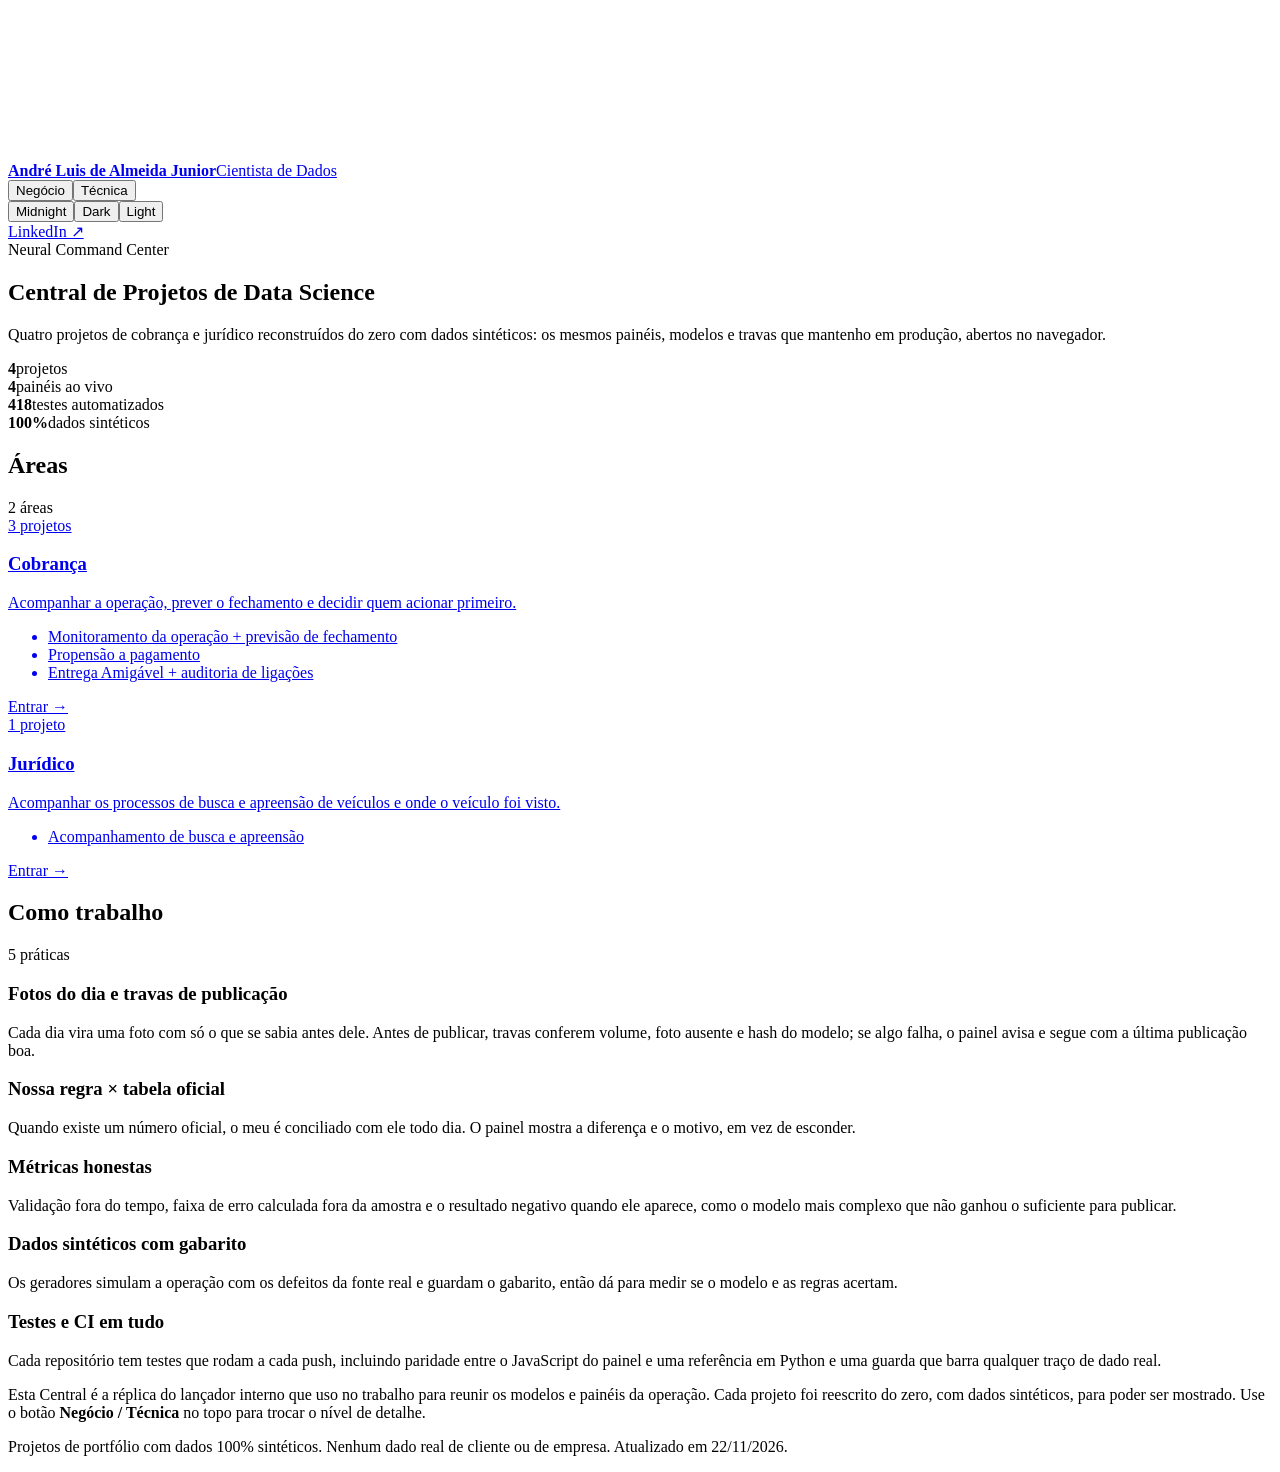
==== docs/index.html @ b33b0670 "feat: build da home e das páginas de área" ====
<!doctype html>
<html lang="pt-BR" class="no-js">
<head>
<meta charset="utf-8">
<meta name="viewport" content="width=device-width, initial-scale=1">
<title>Central de Projetos de Data Science · André Luis de Almeida Junior</title>
<meta name="description" content="Quatro projetos de cobrança e jurídico reconstruídos do zero com dados sintéticos: os mesmos painéis, modelos e travas que mantenho em produção, abertos no navegador.">
<meta name="color-scheme" content="dark light">
<link rel="icon" href="data:image/svg+xml,%3Csvg xmlns='http://www.w3.org/2000/svg' viewBox='0 0 32 32'%3E%3Ccircle cx='8' cy='10' r='3' fill='%23e8a25b'/%3E%3Ccircle cx='24' cy='8' r='3' fill='%23e8a25b'/%3E%3Ccircle cx='16' cy='24' r='3' fill='%23e8a25b'/%3E%3Cpath d='M8 10L24 8L16 24Z' stroke='%23e8a25b' stroke-width='1.5' fill='none'/%3E%3C/svg%3E">
<link rel="stylesheet" href="estilo.css">
</head>
<body data-theme="midnight" data-visao="negocio">
<canvas id="net" aria-hidden="true"></canvas>
<header class="topo">
  <a class="marca" href="index.html"><b>André Luis de Almeida Junior</b><span>Cientista de Dados</span></a>
  <div class="ctrl">
    <div class="seg" id="segVisao" role="group" aria-label="Visão">
      <button type="button" data-visao="negocio" aria-pressed="true">Negócio</button><button type="button" data-visao="tecnica" aria-pressed="false">Técnica</button>
    </div>
    <div class="seg" id="segTema" role="group" aria-label="Tema">
      <button type="button" data-tema="midnight" aria-pressed="true">Midnight</button><button type="button" data-tema="dark" aria-pressed="false">Dark</button><button type="button" data-tema="light" aria-pressed="false">Light</button>
    </div>
    <a class="btn-in" href="https://www.linkedin.com/in/andr%C3%A9-junior-338767262" target="_blank" rel="noopener">LinkedIn ↗</a>
  </div>
</header>
<main>
<section class="hero">
  <div class="eye">Neural Command Center</div>
  <h1>Central de Projetos de <span class="g">Data Science</span></h1>
  <p class="frase">Quatro projetos de cobrança e jurídico reconstruídos do zero com dados sintéticos: os mesmos painéis, modelos e travas que mantenho em produção, abertos no navegador.</p>
  <div class="stats">
    <div class="stat"><b>4</b><span>projetos</span></div>
    <div class="stat"><b>4</b><span>painéis ao vivo</span></div>
    <div class="stat"><b>418</b><span>testes automatizados</span></div>
    <div class="stat"><b>100%</b><span>dados sintéticos</span></div>
  </div>
</section>
<section class="bloco">
  <div class="sec"><h2>Áreas</h2><div class="ln"></div><div class="cnt">2 áreas</div></div>
  <div class="cards">
    <a class="cart" href="area/cobranca.html"><div class="eye">3 projetos</div><h3>Cobrança</h3><p>Acompanhar a operação, prever o fechamento e decidir quem acionar primeiro.</p><ul class="mods"><li>Monitoramento da operação + previsão de fechamento</li><li>Propensão a pagamento</li><li>Entrega Amigável + auditoria de ligações</li></ul><div class="enter">Entrar →</div></a>
    <a class="cart" href="area/juridico.html"><div class="eye">1 projeto</div><h3>Jurídico</h3><p>Acompanhar os processos de busca e apreensão de veículos e onde o veículo foi visto.</p><ul class="mods"><li>Acompanhamento de busca e apreensão</li></ul><div class="enter">Entrar →</div></a>
  </div>
</section>
<section class="bloco">
  <div class="sec"><h2>Como trabalho</h2><div class="ln"></div><div class="cnt">5 práticas</div></div>
  <div class="praticas">
    <article class="pratica"><h3>Fotos do dia e travas de publicação</h3><p>Cada dia vira uma foto com só o que se sabia antes dele. Antes de publicar, travas conferem volume, foto ausente e hash do modelo; se algo falha, o painel avisa e segue com a última publicação boa.</p></article>
    <article class="pratica"><h3>Nossa regra × tabela oficial</h3><p>Quando existe um número oficial, o meu é conciliado com ele todo dia. O painel mostra a diferença e o motivo, em vez de esconder.</p></article>
    <article class="pratica"><h3>Métricas honestas</h3><p>Validação fora do tempo, faixa de erro calculada fora da amostra e o resultado negativo quando ele aparece, como o modelo mais complexo que não ganhou o suficiente para publicar.</p></article>
    <article class="pratica"><h3>Dados sintéticos com gabarito</h3><p>Os geradores simulam a operação com os defeitos da fonte real e guardam o gabarito, então dá para medir se o modelo e as regras acertam.</p></article>
    <article class="pratica"><h3>Testes e CI em tudo</h3><p>Cada repositório tem testes que rodam a cada push, incluindo paridade entre o JavaScript do painel e uma referência em Python e uma guarda que barra qualquer traço de dado real.</p></article>
  </div>
</section>
<section class="bloco sobre">
  <p>Esta Central é a réplica do lançador interno que uso no trabalho para reunir os modelos e painéis da operação. Cada projeto foi reescrito do zero, com dados sintéticos, para poder ser mostrado. Use o botão <b>Negócio / Técnica</b> no topo para trocar o nível de detalhe.</p>
</section>

</main>
<footer class="rodape">
  <p>Projetos de portfólio com dados 100% sintéticos. Nenhum dado real de cliente ou de empresa. Atualizado em 22/11/2026.</p>
</footer>
<script src="central.js"></script>
</body>
</html>
---- docs/estilo.css ----
/* Task 3 */
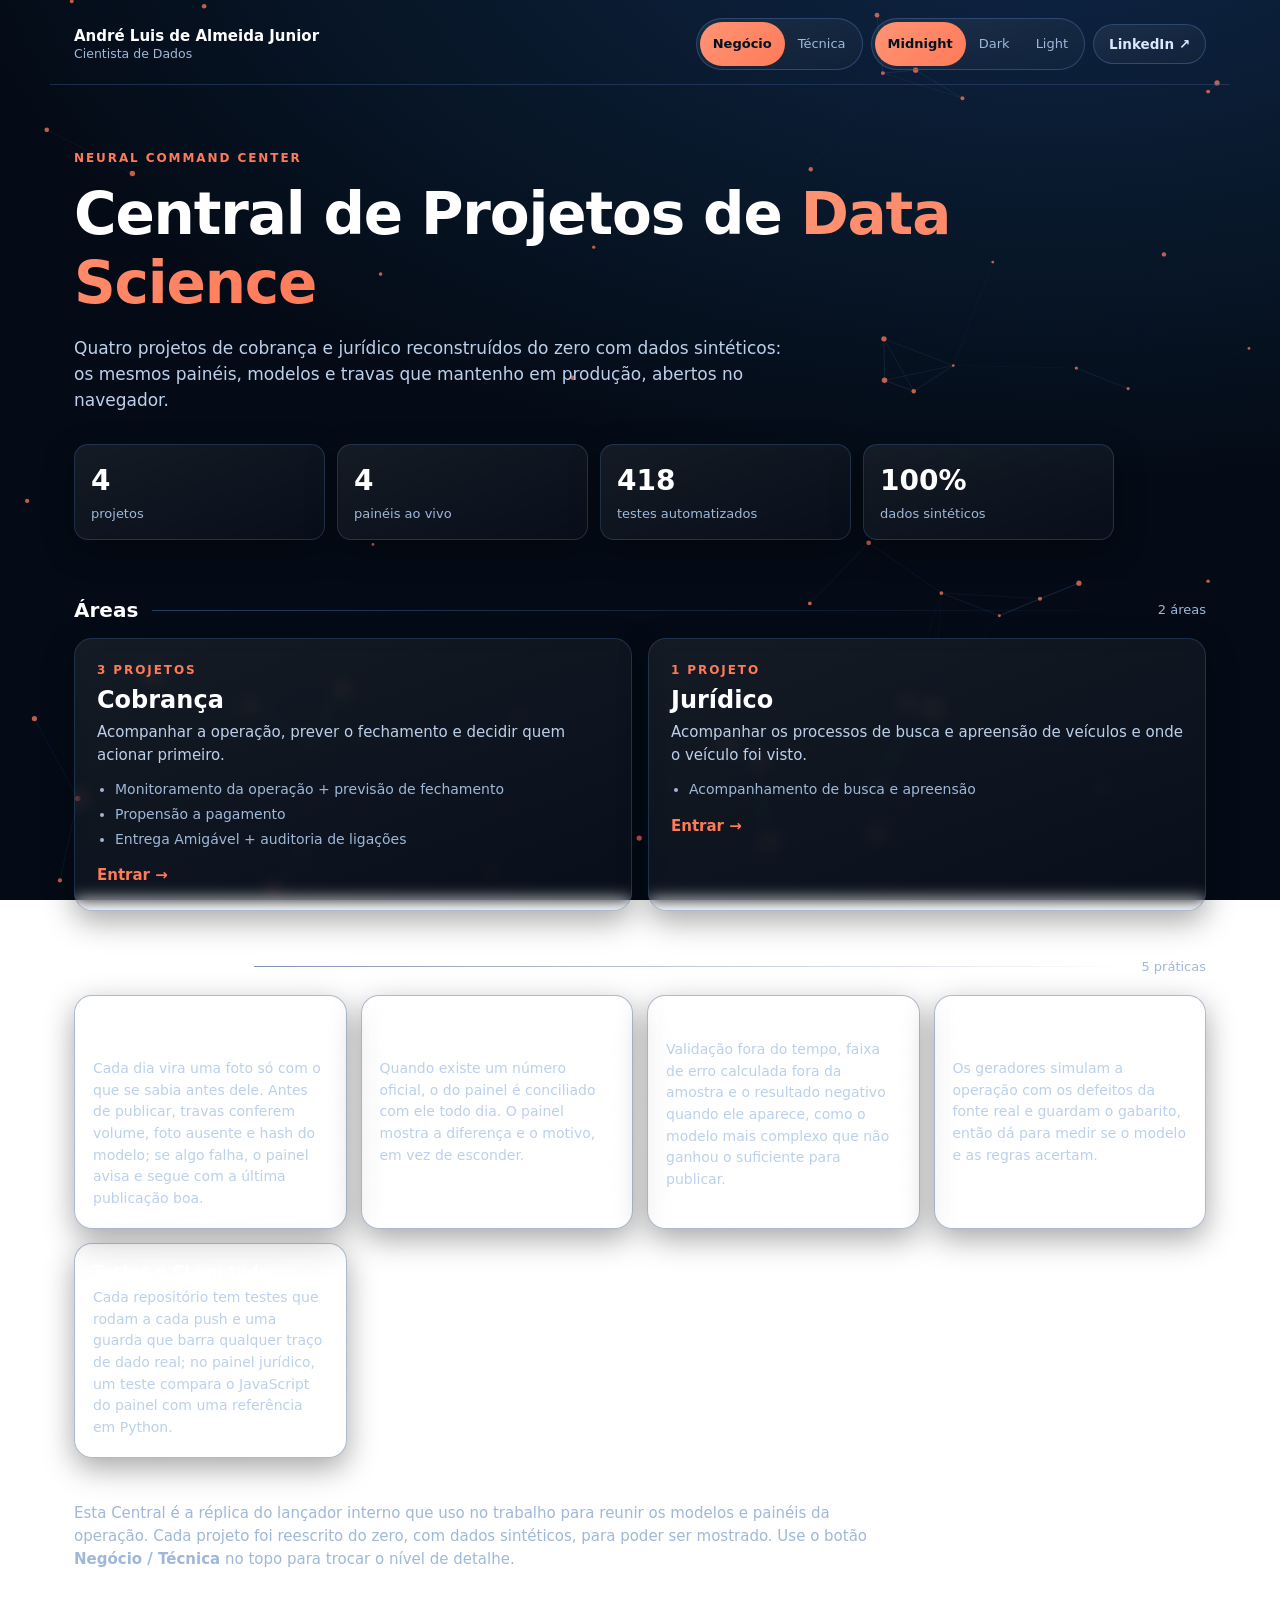
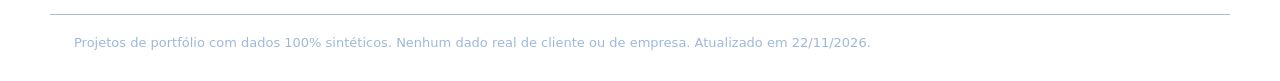
==== commit 86b8b62b: "fix: correções da revisão final da Central" ====
--- a/docs/index.html
+++ b/docs/index.html
@@ -10,6 +10,7 @@
 <link rel="stylesheet" href="estilo.css">
 </head>
 <body data-theme="midnight" data-visao="negocio">
+<script>try{var t=localStorage.getItem("central_tema"),v=localStorage.getItem("central_visao");if(t)document.body.setAttribute("data-theme",t);if(v)document.body.setAttribute("data-visao",v)}catch(e){}</script>
 <canvas id="net" aria-hidden="true"></canvas>
 <header class="topo">
   <a class="marca" href="index.html"><b>André Luis de Almeida Junior</b><span>Cientista de Dados</span></a>
@@ -45,11 +46,11 @@
 <section class="bloco">
   <div class="sec"><h2>Como trabalho</h2><div class="ln"></div><div class="cnt">5 práticas</div></div>
   <div class="praticas">
-    <article class="pratica"><h3>Fotos do dia e travas de publicação</h3><p>Cada dia vira uma foto com só o que se sabia antes dele. Antes de publicar, travas conferem volume, foto ausente e hash do modelo; se algo falha, o painel avisa e segue com a última publicação boa.</p></article>
-    <article class="pratica"><h3>Nossa regra × tabela oficial</h3><p>Quando existe um número oficial, o meu é conciliado com ele todo dia. O painel mostra a diferença e o motivo, em vez de esconder.</p></article>
+    <article class="pratica"><h3>Fotos do dia e travas de publicação</h3><p>Cada dia vira uma foto só com o que se sabia antes dele. Antes de publicar, travas conferem volume, foto ausente e hash do modelo; se algo falha, o painel avisa e segue com a última publicação boa.</p></article>
+    <article class="pratica"><h3>Nossa regra × tabela oficial</h3><p>Quando existe um número oficial, o do painel é conciliado com ele todo dia. O painel mostra a diferença e o motivo, em vez de esconder.</p></article>
     <article class="pratica"><h3>Métricas honestas</h3><p>Validação fora do tempo, faixa de erro calculada fora da amostra e o resultado negativo quando ele aparece, como o modelo mais complexo que não ganhou o suficiente para publicar.</p></article>
     <article class="pratica"><h3>Dados sintéticos com gabarito</h3><p>Os geradores simulam a operação com os defeitos da fonte real e guardam o gabarito, então dá para medir se o modelo e as regras acertam.</p></article>
-    <article class="pratica"><h3>Testes e CI em tudo</h3><p>Cada repositório tem testes que rodam a cada push, incluindo paridade entre o JavaScript do painel e uma referência em Python e uma guarda que barra qualquer traço de dado real.</p></article>
+    <article class="pratica"><h3>Testes e CI em tudo</h3><p>Cada repositório tem testes que rodam a cada push e uma guarda que barra qualquer traço de dado real; no painel jurídico, um teste compara o JavaScript do painel com uma referência em Python.</p></article>
   </div>
 </section>
 <section class="bloco sobre">
--- a/docs/estilo.css
+++ b/docs/estilo.css
@@ -1 +1,137 @@
-/* Task 3 */
+/* Central de Projetos — mesmos tokens visuais dos painéis do portfólio (Midnight / Dark / Light) */
+body{
+  --bg:radial-gradient(1200px 640px at 82% -12%,#2b2620 0%,#171410 55%,#0d0b08 92%);
+  --text:#ece6da;--strong:#fff;--t2:#b8ae9c;--t3:#c9bfa8;
+  --ac:#D4A72C;--ac2:#B98A3D;--acs:#f0dca0;--acg:linear-gradient(135deg,#D4A72C,#B98A3D);--ac-rgb:212,167,44;
+  --bd:rgba(212,167,44,.2);--bd-h:rgba(212,167,44,.32);
+  --glass:linear-gradient(160deg,rgba(255,255,255,.065),rgba(255,255,255,.02));
+  --chip:rgba(255,255,255,.06);--on-ac:#1a1408;
+  --pos:#5be59a;--pos-bg:rgba(91,229,154,.12);--pos-bd:rgba(91,229,154,.35);
+  --p-dot:212,167,44;--p-line:212,167,44;--shadow:0 10px 30px rgba(0,0,0,.35);--scheme:dark;
+}
+body[data-theme="midnight"]{
+  --bg:radial-gradient(1200px 640px at 82% -12%,#0f2647 0%,#081729 55%,#040b16 92%);
+  --text:#dbe7fb;--t2:#9fb8d9;--t3:#bcd0ec;
+  --ac:#ff7a59;--ac2:#3b5b8c;--acs:#ffd2c2;--acg:linear-gradient(135deg,#ff9473,#ff7a59);--ac-rgb:255,122,89;
+  --bd:rgba(59,91,140,.42);--bd-h:rgba(59,91,140,.65);--on-ac:#04121f;
+  --p-dot:255,122,89;--p-line:59,91,140;
+}
+body[data-theme="light"]{
+  --bg:linear-gradient(180deg,#EDE6D8 0%,#F6F2E8 100%);
+  --text:#23262b;--strong:#2e2a1e;--t2:#475569;--t3:#334155;
+  --ac:#7a5c18;--ac2:#8a6a1f;--acs:#6b5518;--acg:linear-gradient(135deg,#7a5c18,#8a6a1f);--ac-rgb:122,92,24;
+  --bd:#dbe4ee;--bd-h:#cfc6b2;--glass:#fff;--chip:#f1ede3;--on-ac:#fff;
+  --pos:#166534;--pos-bg:#e8f5ec;--pos-bd:#b7dcc3;
+  --p-dot:139,106,31;--p-line:139,106,31;--shadow:0 8px 24px rgba(46,42,30,.10);--scheme:light;
+}
+*{box-sizing:border-box}
+html{color-scheme:var(--scheme)}
+body{margin:0;min-height:100vh;background:var(--bg);background-attachment:fixed;color:var(--text);
+  font:15px/1.55 Inter,"Segoe UI",system-ui,-apple-system,Arial,sans-serif;-webkit-text-size-adjust:100%}
+#net{position:fixed;inset:0;width:100%;height:100%;z-index:0;pointer-events:none}
+.topo,main,.rodape{position:relative;z-index:1;max-width:1180px;margin:0 auto;padding-left:24px;padding-right:24px}
+a{color:inherit}
+:focus-visible{outline:2px solid var(--ac);outline-offset:3px;border-radius:6px}
+h1,h2,h3{color:var(--strong,var(--text));margin:0;line-height:1.2}
+
+/* topo */
+.topo{display:flex;flex-wrap:wrap;align-items:center;justify-content:space-between;gap:12px 18px;padding-top:18px;padding-bottom:14px;border-bottom:1px solid var(--bd)}
+.marca{display:flex;flex-direction:column;text-decoration:none;line-height:1.25}
+.marca b{font-size:15px;color:var(--strong,var(--text))}
+.marca span{font-size:12.5px;color:var(--t2)}
+.ctrl{display:flex;flex-wrap:wrap;align-items:center;gap:8px}
+.seg{display:inline-flex;border:1px solid var(--bd-h);border-radius:999px;padding:3px;background:var(--glass)}
+.seg button{font:inherit;font-size:13px;color:var(--t2);background:none;border:0;border-radius:999px;padding:9px 13px;min-height:44px;cursor:pointer}
+.seg button[aria-pressed="true"]{background:var(--acg);color:var(--on-ac);font-weight:700}
+.no-js .seg{display:none}
+.btn-in{display:inline-flex;align-items:center;min-height:40px;padding:8px 15px;border-radius:999px;border:1px solid var(--bd-h);text-decoration:none;font-weight:600;font-size:13.5px;background:var(--glass)}
+.btn-in:hover{border-color:var(--ac)}
+
+/* hero */
+.hero{padding:64px 0 36px;max-width:1040px}
+.eye{font-size:12px;letter-spacing:.16em;text-transform:uppercase;color:var(--ac);font-weight:700}
+.hero h1{font-size:clamp(34px,6vw,58px);letter-spacing:-.02em;margin:12px 0 16px}
+.g{background:var(--acg);-webkit-background-clip:text;background-clip:text;color:transparent}
+.frase{font-size:17px;color:var(--t3);max-width:720px;margin:0}
+.stats{display:grid;grid-template-columns:repeat(4,minmax(0,1fr));gap:12px;margin-top:30px}
+.stat{background:var(--glass);border:1px solid var(--bd);border-radius:14px;padding:14px 16px;box-shadow:var(--shadow)}
+.stat b{display:block;font-size:28px;color:var(--strong,var(--text));font-variant-numeric:tabular-nums}
+.stat span{font-size:13px;color:var(--t2)}
+
+/* seções */
+.bloco{padding:22px 0}
+.sec{display:flex;align-items:center;gap:14px;margin-bottom:16px}
+.sec h2{font-size:20px}
+.sec .ln{flex:1;height:1px;background:linear-gradient(90deg,var(--bd-h),transparent)}
+.sec .cnt{font-size:13px;color:var(--t2)}
+.cards{display:grid;grid-template-columns:repeat(auto-fit,minmax(300px,1fr));gap:16px}
+.cart,.pratica,.mod{background:var(--glass);border:1px solid var(--bd);border-radius:18px;box-shadow:var(--shadow);
+  -webkit-backdrop-filter:blur(8px);backdrop-filter:blur(8px)}
+.cart{display:block;text-decoration:none;padding:22px;transition:transform .2s,border-color .2s}
+.cart:hover{transform:translateY(-3px);border-color:var(--ac)}
+.cart h3{font-size:24px;margin:6px 0 6px}
+.cart p{color:var(--t3);margin:0 0 12px}
+.mods{margin:0 0 14px;padding-left:18px;color:var(--t2);font-size:14px}
+.mods li{margin:3px 0}
+.enter{font-weight:700;color:var(--ac)}
+.praticas{display:grid;grid-template-columns:repeat(auto-fit,minmax(260px,1fr));gap:14px}
+.pratica{padding:18px}
+.pratica h3{font-size:16px;margin-bottom:6px}
+.pratica p{margin:0;color:var(--t3);font-size:14px}
+.sobre p{color:var(--t2);max-width:820px;margin:0}
+
+/* página da área */
+.voltar{display:inline-flex;align-items:center;min-height:40px;margin-top:22px;text-decoration:none;color:var(--t2);font-weight:600}
+.voltar:hover{color:var(--ac)}
+.area-head{padding:22px 0 26px}
+.area-head h1{font-size:clamp(30px,5vw,44px);margin:8px 0 10px}
+.mods-lista{display:flex;flex-direction:column;gap:20px;padding-bottom:28px}
+.mod{padding:22px}
+.mhead{display:flex;align-items:flex-start;gap:12px;margin-bottom:14px}
+.mhead h2{font-size:22px}
+.mhead>div{flex:1;min-width:0}
+.chips{display:flex;flex-wrap:wrap;gap:6px;margin-top:8px}
+.chip{font-size:12px;padding:3px 9px;border-radius:999px;background:var(--chip);border:1px solid var(--bd);color:var(--t3)}
+.badge{flex:none;font-size:12.5px;font-weight:700;padding:4px 10px;border-radius:999px;color:var(--pos);background:var(--pos-bg);border:1px solid var(--pos-bd);white-space:nowrap}
+.mgrid{display:grid;grid-template-columns:minmax(0,1fr) minmax(0,1.05fr);gap:22px;align-items:start}
+.metrica{font-size:30px;font-weight:800;line-height:1.15;background:var(--acg);-webkit-background-clip:text;background-clip:text;color:transparent}
+.metrica-sub{color:var(--t2);font-size:14px;margin:6px 0 12px}
+.selos{display:flex;flex-wrap:wrap;gap:6px;margin-bottom:14px}
+.selo{font-size:12.5px;padding:3px 10px;border-radius:999px;color:var(--pos);background:var(--pos-bg);border:1px solid var(--pos-bd)}
+dl{margin:0 0 16px}
+dt{font-size:12px;letter-spacing:.08em;text-transform:uppercase;color:var(--ac);font-weight:700;margin-top:10px}
+dd{margin:3px 0 0;color:var(--t3)}
+.so-tecnica p{margin:0 0 8px;color:var(--t3)}
+.so-tecnica b{color:var(--strong,var(--text))}
+.destaques{margin:0 0 10px;padding-left:18px;color:var(--t3)}
+.destaques li{margin:3px 0}
+.ntestes{font-size:13.5px;color:var(--t2)}
+body[data-visao="negocio"] .so-tecnica{display:none}
+body[data-visao="tecnica"] .so-negocio{display:none}
+.acoes{display:flex;flex-wrap:wrap;gap:10px;margin-top:6px}
+.btn{display:inline-flex;align-items:center;justify-content:center;min-height:44px;padding:10px 18px;border-radius:12px;border:1px solid var(--bd-h);text-decoration:none;font-weight:700;font-size:14px}
+.btn:hover{border-color:var(--ac)}
+.btn.pri{background:var(--acg);color:var(--on-ac);border-color:transparent}
+.shot{display:block;border-radius:12px;overflow:hidden;border:1px solid var(--bd)}
+.shot img{display:block;width:100%;height:auto;transition:transform .3s}
+.shot:hover img{transform:scale(1.02)}
+
+.rodape{padding-top:18px;padding-bottom:28px;border-top:1px solid var(--bd);margin-top:20px}
+.rodape p{margin:0;font-size:13px;color:var(--t2)}
+
+@media (max-width:860px){
+  .mgrid{grid-template-columns:1fr}
+  .shot{order:-1}
+  .stats{grid-template-columns:repeat(2,minmax(0,1fr))}
+}
+@media (max-width:560px){
+  .topo,main,.rodape{padding-left:16px;padding-right:16px}
+  .hero{padding:36px 0 24px}
+  .ctrl{width:100%}
+  .btn-in{margin-left:auto}
+  .mhead{flex-direction:column}
+  .metrica{font-size:25px}
+}
+@media (prefers-reduced-motion:reduce){
+  *{transition:none!important}
+}
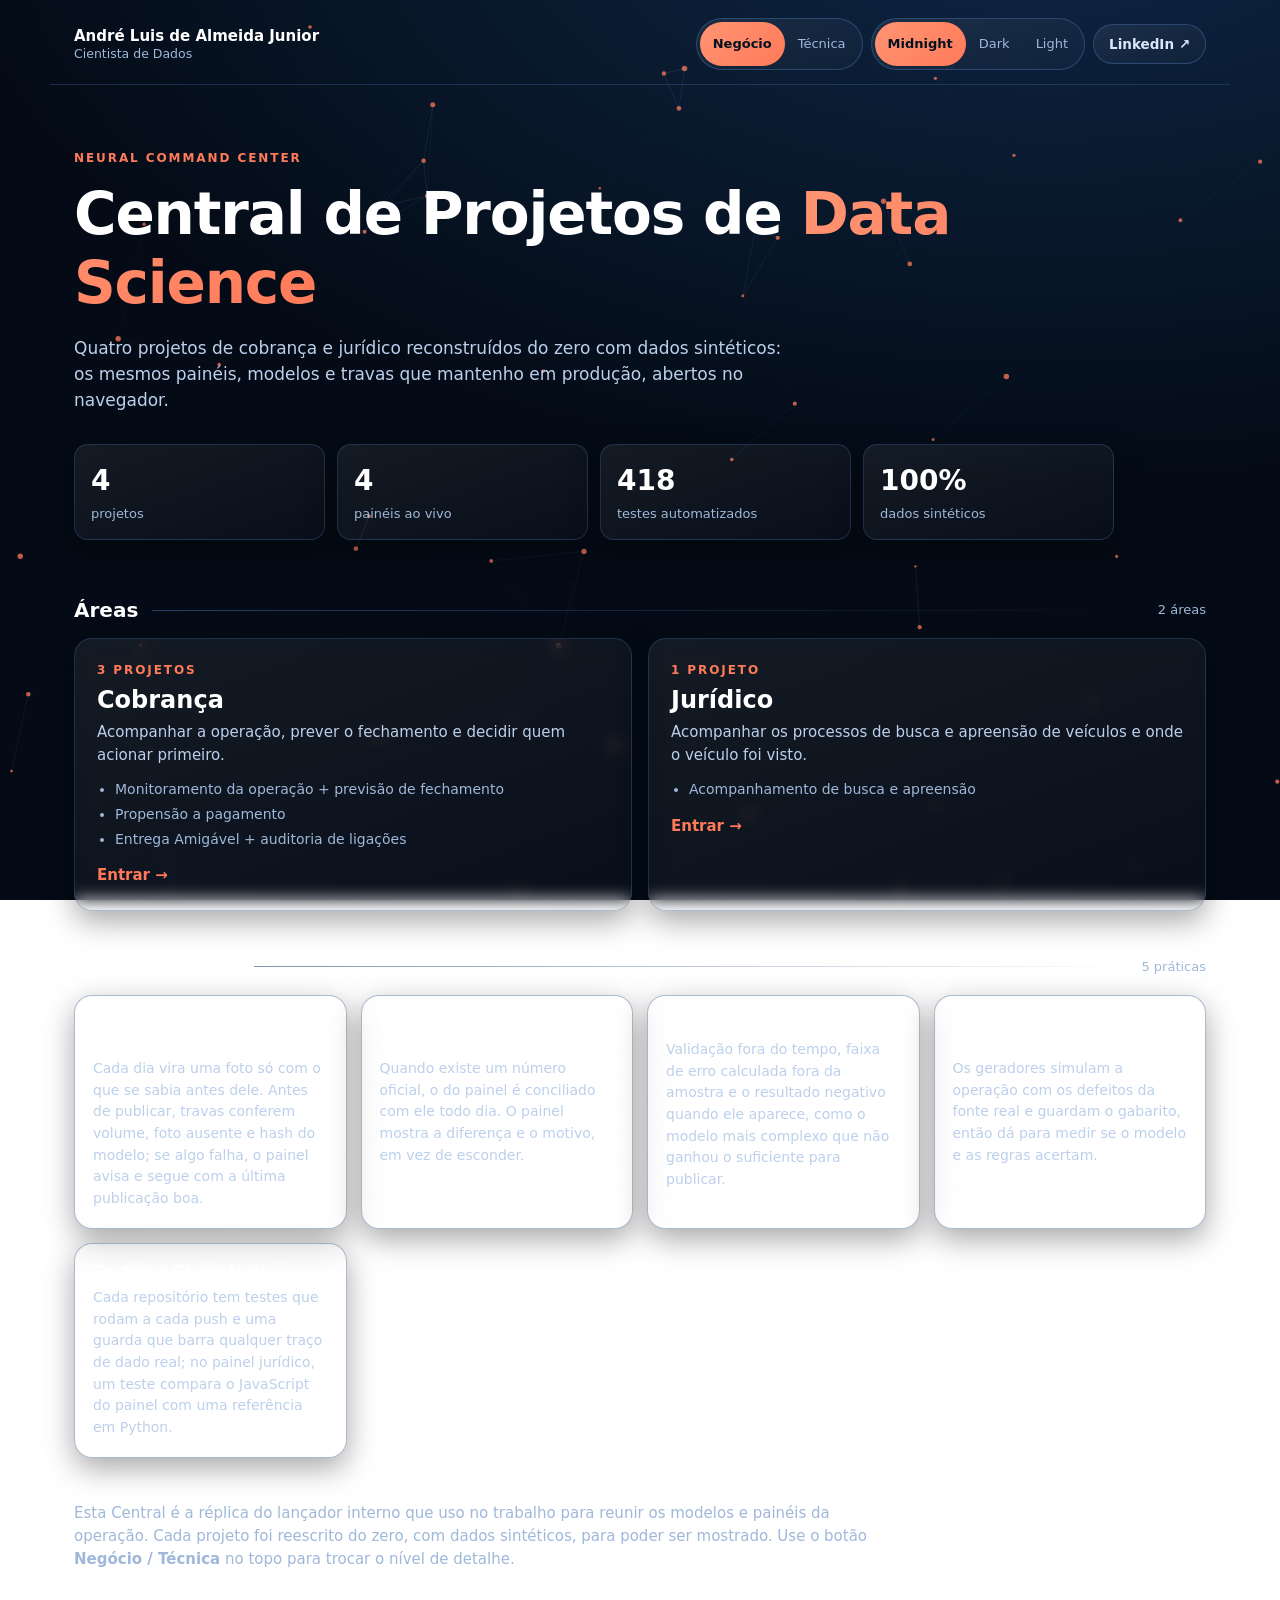
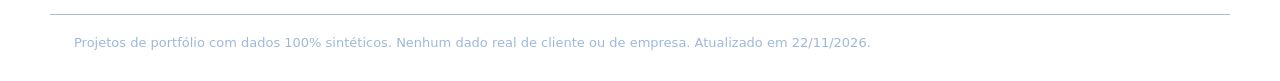
==== commit f28504d7: "Home responde ao botão Negócio / Técnica Na visão Técnica, os números do topo trocam para as métrica" ====
--- a/docs/index.html
+++ b/docs/index.html
@@ -29,18 +29,24 @@
   <div class="eye">Neural Command Center</div>
   <h1>Central de Projetos de <span class="g">Data Science</span></h1>
   <p class="frase">Quatro projetos de cobrança e jurídico reconstruídos do zero com dados sintéticos: os mesmos painéis, modelos e travas que mantenho em produção, abertos no navegador.</p>
-  <div class="stats">
+  <div class="stats so-negocio">
     <div class="stat"><b>4</b><span>projetos</span></div>
     <div class="stat"><b>4</b><span>painéis ao vivo</span></div>
     <div class="stat"><b>418</b><span>testes automatizados</span></div>
     <div class="stat"><b>100%</b><span>dados sintéticos</span></div>
   </div>
+  <div class="stats so-tecnica">
+    <div class="stat"><b>3,2%</b><span>erro da previsão do dia às 14h</span></div>
+    <div class="stat"><b>0,833</b><span>AUC da propensão a pagamento</span></div>
+    <div class="stat"><b>56%</b><span>das entregas nos 10% de maior score</span></div>
+    <div class="stat"><b>52</b><span>combinações com JS = Python</span></div>
+  </div>
 </section>
 <section class="bloco">
   <div class="sec"><h2>Áreas</h2><div class="ln"></div><div class="cnt">2 áreas</div></div>
   <div class="cards">
-    <a class="cart" href="area/cobranca.html"><div class="eye">3 projetos</div><h3>Cobrança</h3><p>Acompanhar a operação, prever o fechamento e decidir quem acionar primeiro.</p><ul class="mods"><li>Monitoramento da operação + previsão de fechamento</li><li>Propensão a pagamento</li><li>Entrega Amigável + auditoria de ligações</li></ul><div class="enter">Entrar →</div></a>
-    <a class="cart" href="area/juridico.html"><div class="eye">1 projeto</div><h3>Jurídico</h3><p>Acompanhar os processos de busca e apreensão de veículos e onde o veículo foi visto.</p><ul class="mods"><li>Acompanhamento de busca e apreensão</li></ul><div class="enter">Entrar →</div></a>
+    <a class="cart" href="area/cobranca.html"><div class="eye">3 projetos</div><h3>Cobrança</h3><p>Acompanhar a operação, prever o fechamento e decidir quem acionar primeiro.</p><ul class="mods"><li>Monitoramento da operação + previsão de fechamento<span class="mod-tec so-tecnica">Previsão por razão de funil · Erro de 3,2% às 14h</span></li><li>Propensão a pagamento<span class="mod-tec so-tecnica">Logística calibrada · AUC 0,833</span></li><li>Entrega Amigável + auditoria de ligações<span class="mod-tec so-tecnica">Classe rara + transcrição de áudio · Recall de 56% no top 10%</span></li></ul><div class="enter">Entrar →</div></a>
+    <a class="cart" href="area/juridico.html"><div class="eye">1 projeto</div><h3>Jurídico</h3><p>Acompanhar os processos de busca e apreensão de veículos e onde o veículo foi visto.</p><ul class="mods"><li>Acompanhamento de busca e apreensão<span class="mod-tec so-tecnica">Regra de etapas + travas + padrões de placa · Paridade em 52 combinações</span></li></ul><div class="enter">Entrar →</div></a>
   </div>
 </section>
 <section class="bloco">
--- a/docs/estilo.css
+++ b/docs/estilo.css
@@ -73,6 +73,7 @@
 .cart p{color:var(--t3);margin:0 0 12px}
 .mods{margin:0 0 14px;padding-left:18px;color:var(--t2);font-size:14px}
 .mods li{margin:3px 0}
+.mod-tec{display:block;font-size:13px;color:var(--ac)}
 .enter{font-weight:700;color:var(--ac)}
 .praticas{display:grid;grid-template-columns:repeat(auto-fit,minmax(260px,1fr));gap:14px}
 .pratica{padding:18px}
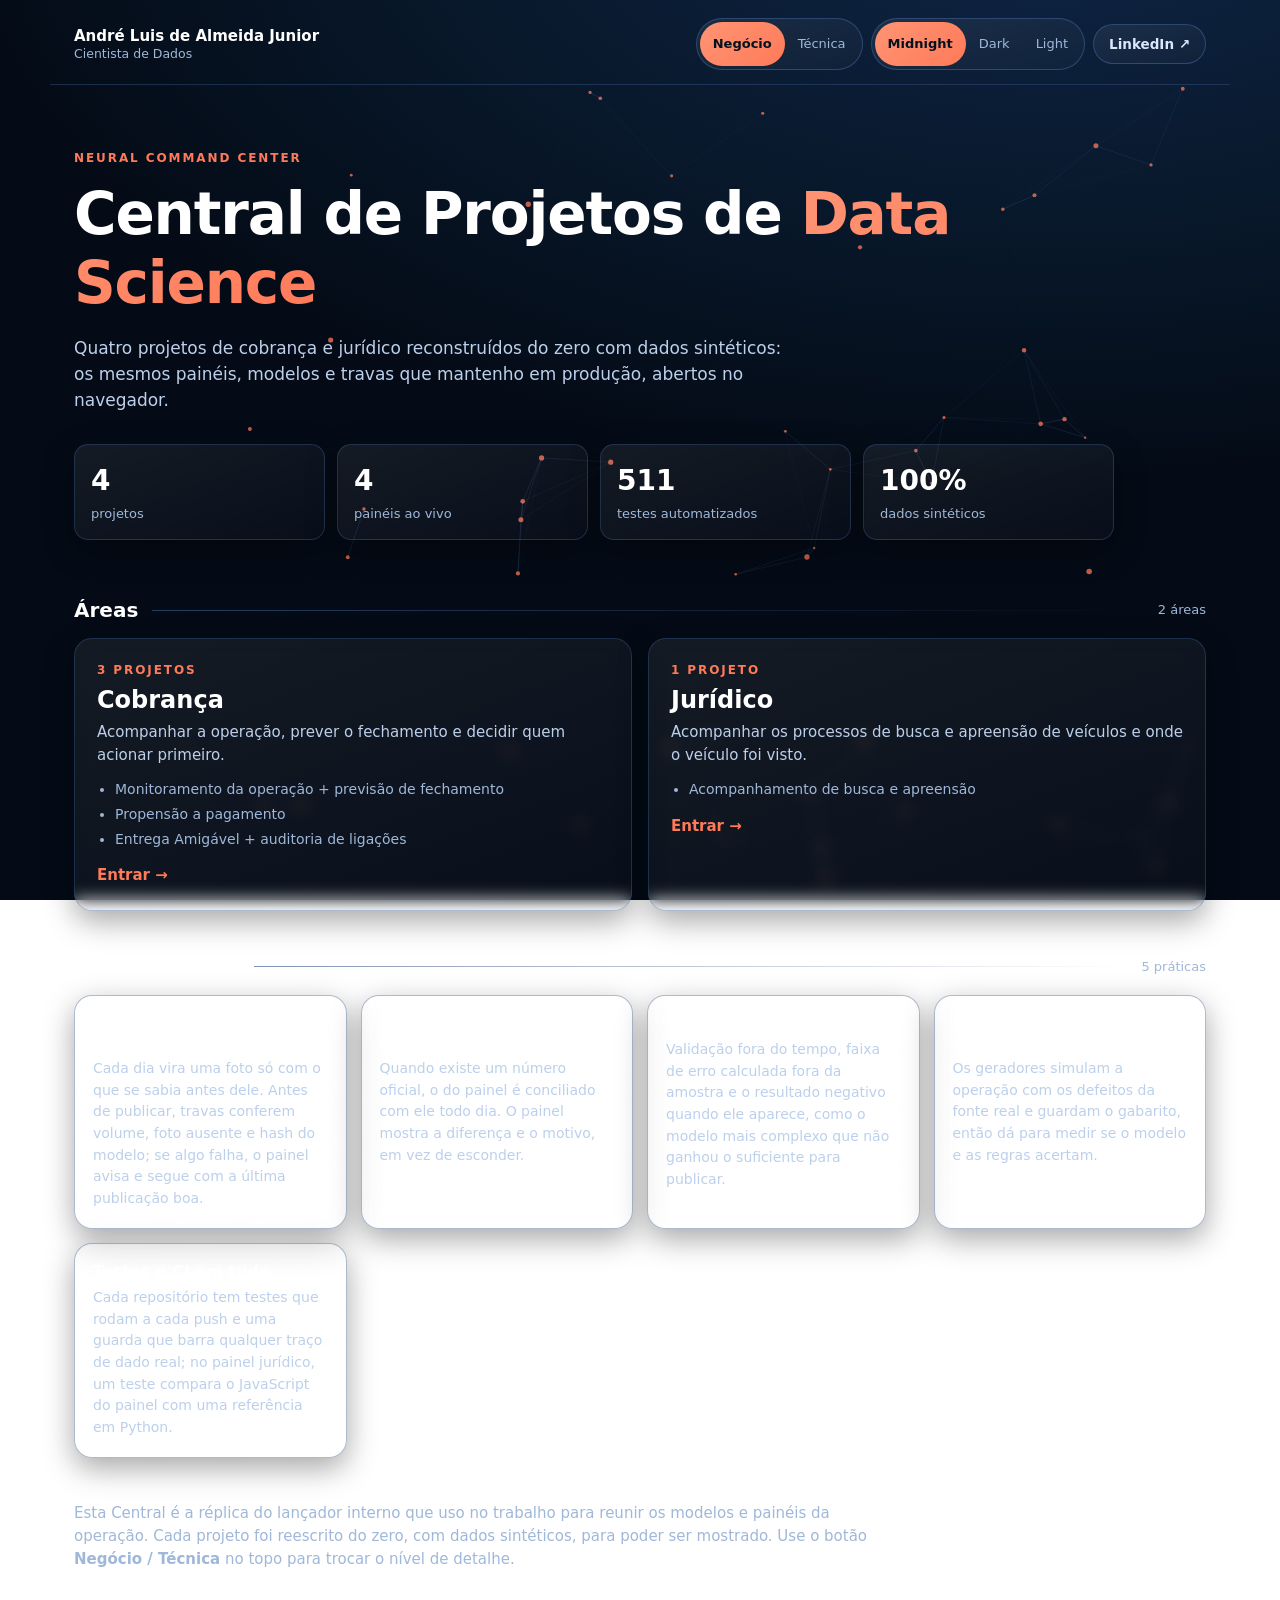
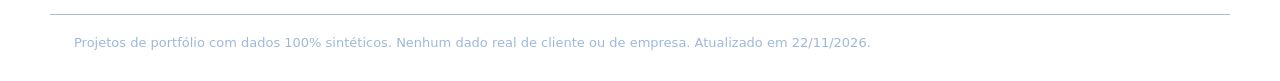
==== commit 93045a5c: "Central com os números do B.A.P atualizado O B.A.P passou a 223 testes (planilha do jurídico e traje" ====
--- a/docs/index.html
+++ b/docs/index.html
@@ -32,7 +32,7 @@
   <div class="stats so-negocio">
     <div class="stat"><b>4</b><span>projetos</span></div>
     <div class="stat"><b>4</b><span>painéis ao vivo</span></div>
-    <div class="stat"><b>418</b><span>testes automatizados</span></div>
+    <div class="stat"><b>511</b><span>testes automatizados</span></div>
     <div class="stat"><b>100%</b><span>dados sintéticos</span></div>
   </div>
   <div class="stats so-tecnica">
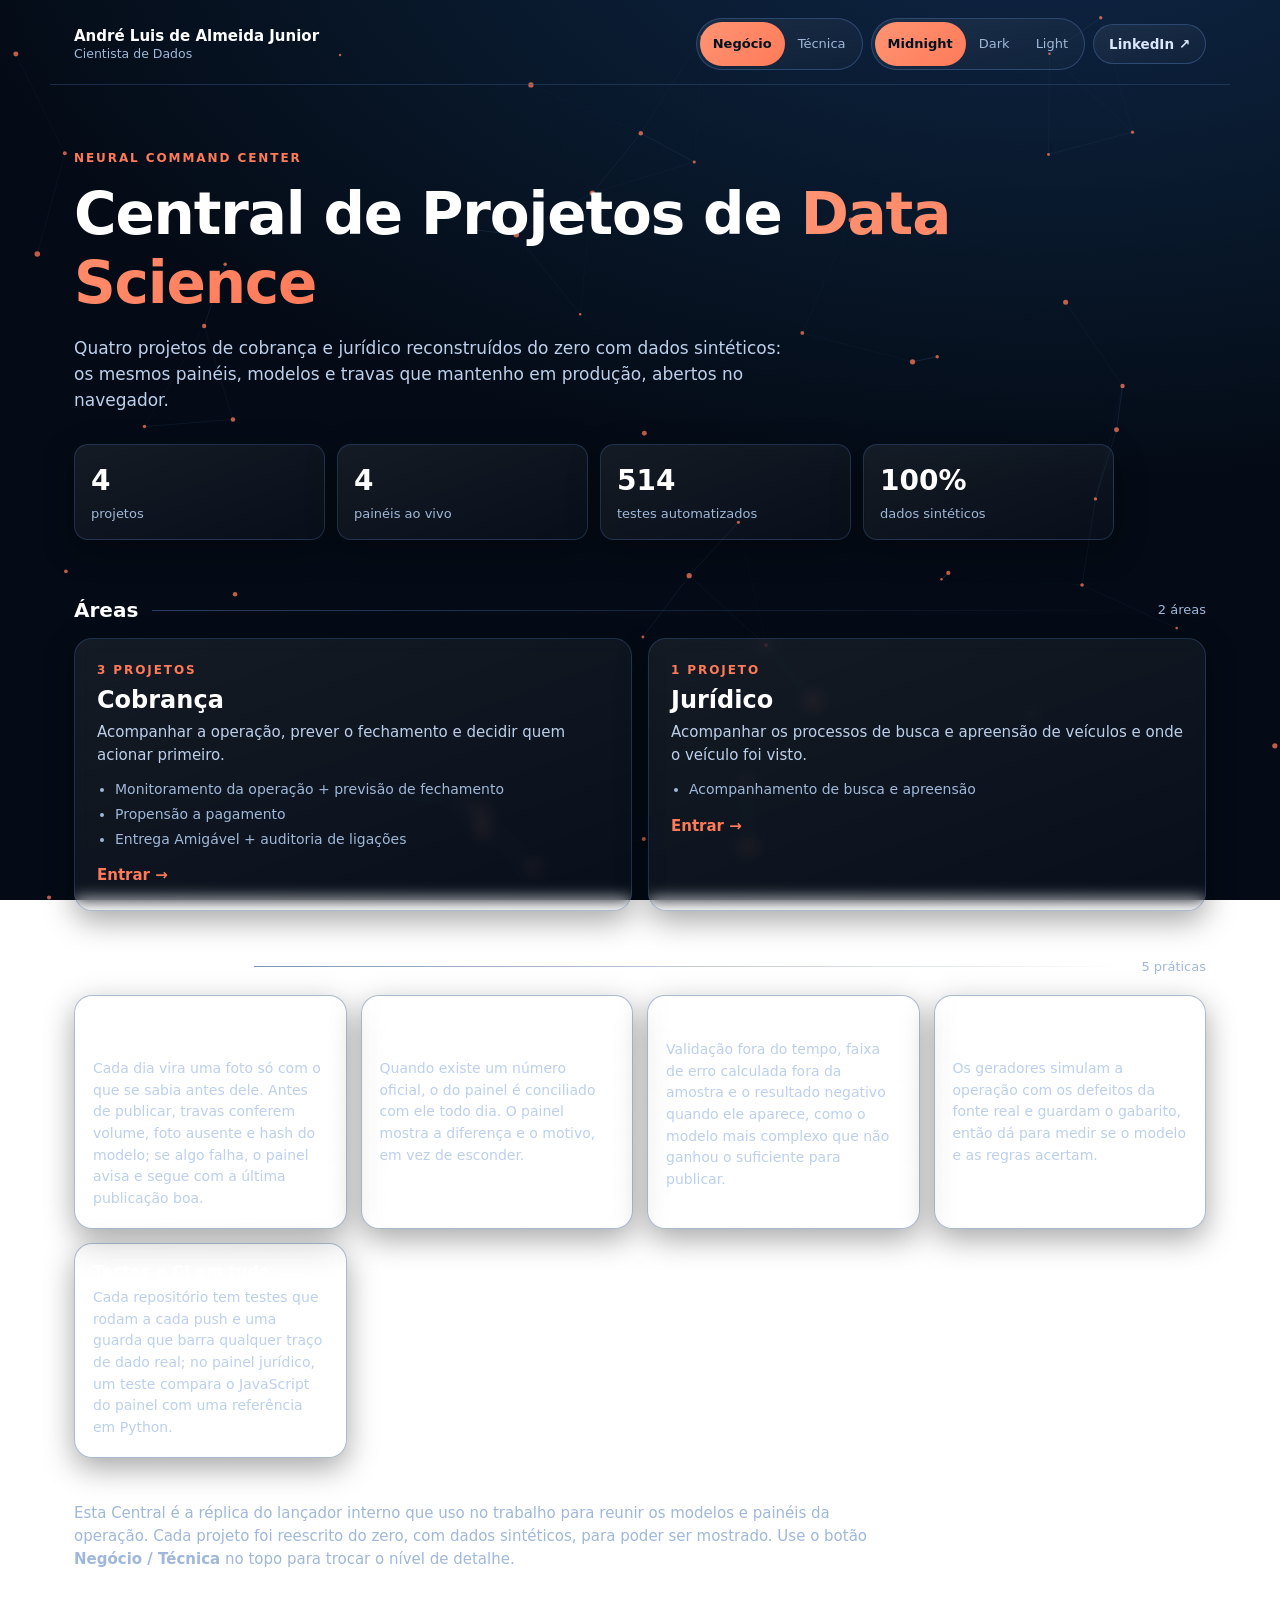
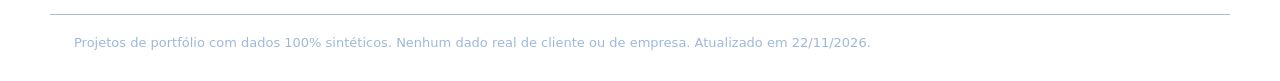
==== commit 5ec21f7d: "docs: Busca e Apreensão com 226 testes (total 514)" ====
--- a/docs/index.html
+++ b/docs/index.html
@@ -32,7 +32,7 @@
   <div class="stats so-negocio">
     <div class="stat"><b>4</b><span>projetos</span></div>
     <div class="stat"><b>4</b><span>painéis ao vivo</span></div>
-    <div class="stat"><b>511</b><span>testes automatizados</span></div>
+    <div class="stat"><b>514</b><span>testes automatizados</span></div>
     <div class="stat"><b>100%</b><span>dados sintéticos</span></div>
   </div>
   <div class="stats so-tecnica">
